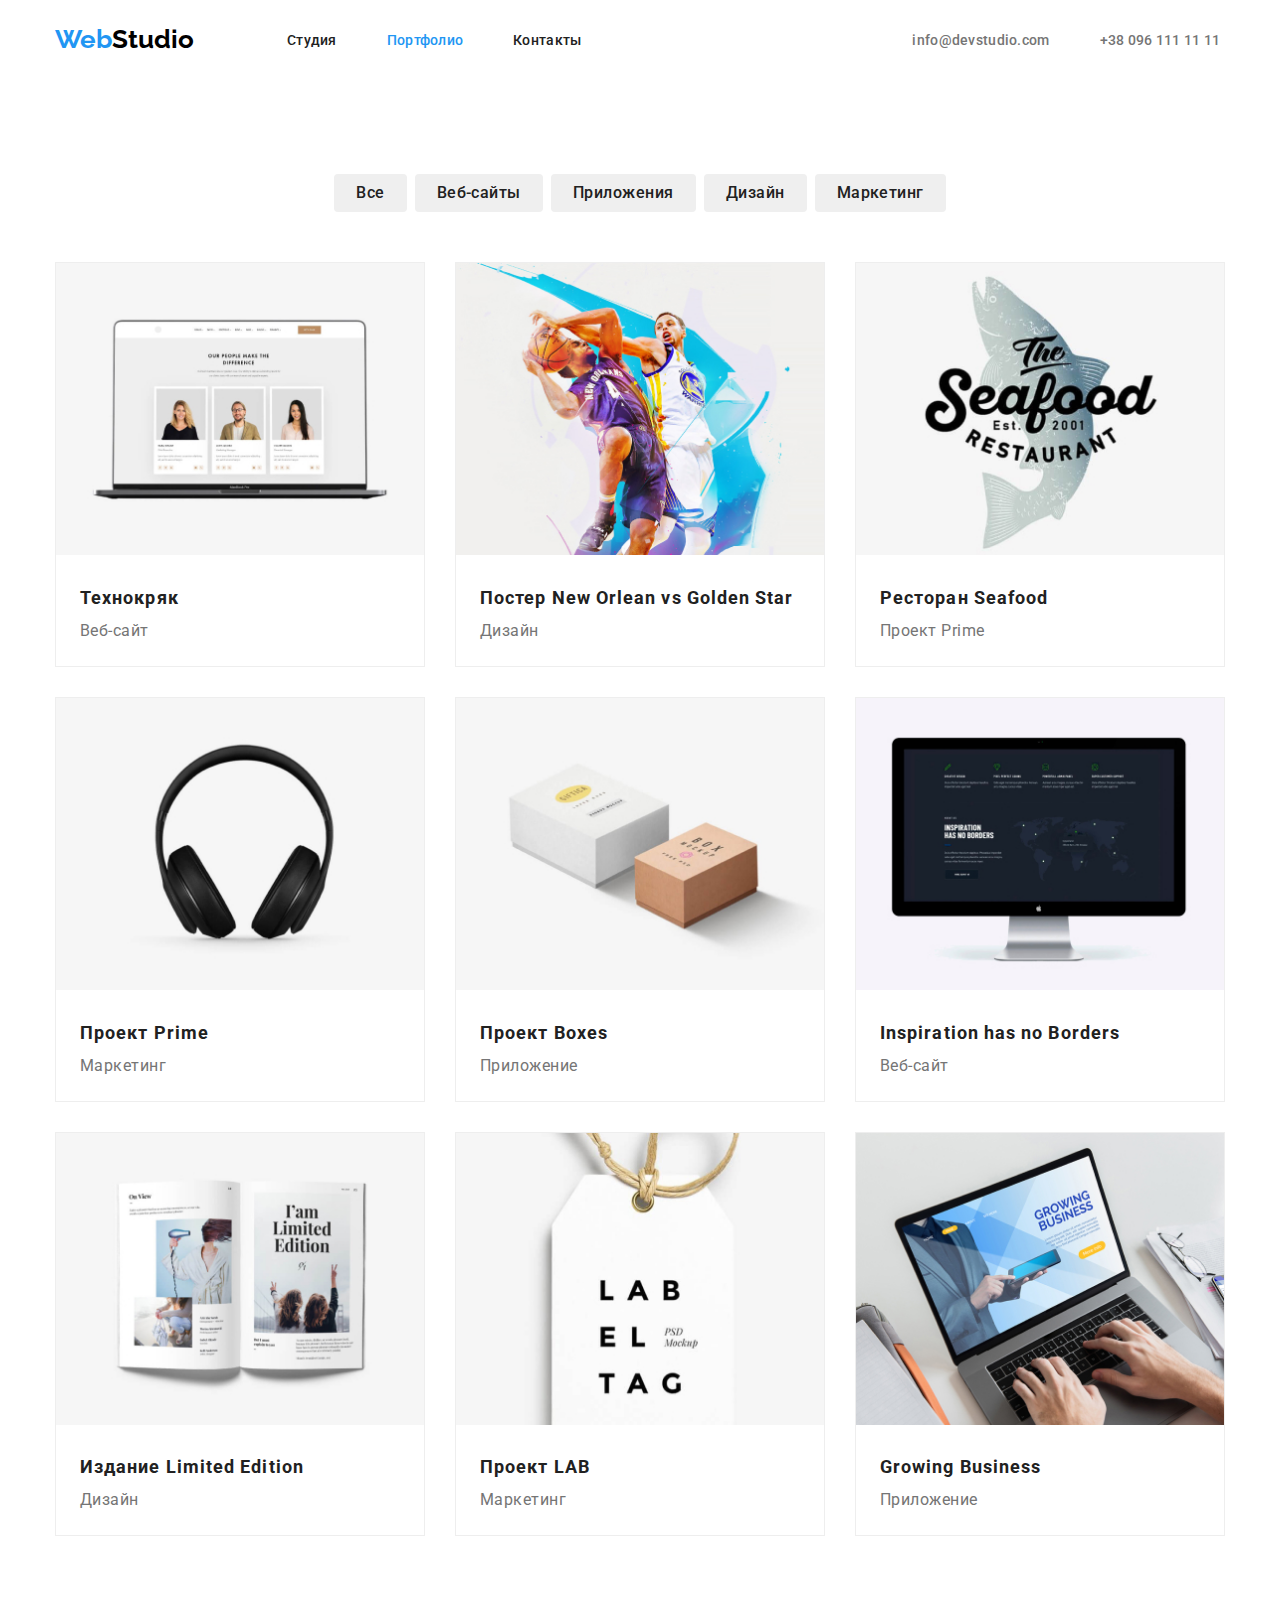
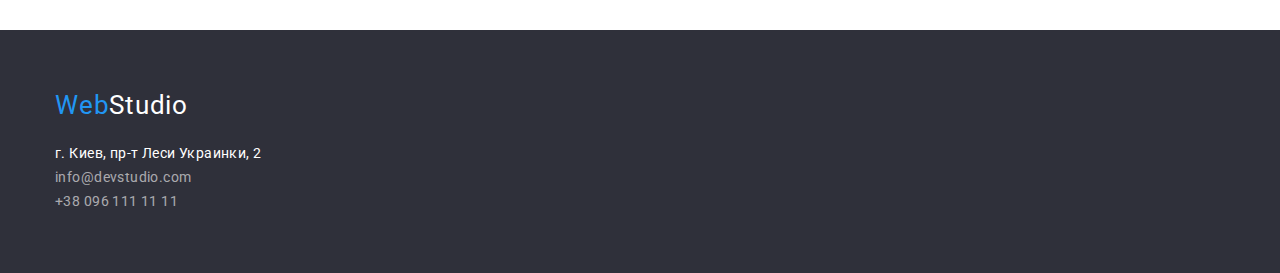
==== portfolio.html @ 4e97cdf1 "q" ====
<!DOCTYPE html>
<html lang="en">
<head>
    <meta charset="UTF-8">
    <meta name="viewport" content="width=device-width, initial-scale=1.0">
    <title>WebStudio</title>
    <link rel="stylesheet" href="./css/normalize.css">
    <link rel="preconnect" href="https://fonts.gstatic.com">
    <link
        href="https://fonts.googleapis.com/css2?family=Raleway:wght@700&family=Roboto:wght@400;500;700;900&display=swap"
        rel="stylesheet">
    <link rel="stylesheet" href="./css/style.css">
</head>
<body>
    <!-- navigation -->
    <header class="header">
        <div class="container navigation-flex">
            <nav class="navigation-main navigation-flex">
                <a href="index.html" class="logo"><span class="logo-span">Web</span>Studio</a>
                <ul class="navigation-list">
                    <li class="navigaton-list-item"><a href="index.html">Студия</a></li>
                    <li class="navigaton-list-item"><a href="portfolio.html" class="current">Портфолио</a></li>
                    <li class="navigaton-list-item"><a href="#">Контакты</a></li>
                </ul>
            </nav>
            <ul class="list-contact">
                <li class="list-contact-item"><a href="mailto:info@devstudio.com">info@devstudio.com</a></li>
                <li class="list-contact-item"><a href="tel:+380961111111">+38 096 111 11 11</a></li>
            </ul>
        </div>
    </header>

    <!-- portfolio -->

    <section class="portfolio">
        <div class="container">
            <nav class="portfolio-nav">
                <ul class="portfolio-list">
                    <li class="portfolio-item"><button href="#" class="portfolio-btn">Все</button></li>
                    <li class="portfolio-item"><button href="#" class="portfolio-btn">Веб-сайты</button></li>
                    <li class="portfolio-item"><button href="#" class="portfolio-btn">Приложения</button></li>
                    <li class="portfolio-item"><button href="#" class="portfolio-btn">Дизайн</button></li>
                    <li class="portfolio-item"><button href="#" class="portfolio-btn">Маркетинг</button></li>
                </ul>
            </nav>
        <!-- galery -->
            <section class="galery">
                <h2 class="galery-tittle visually-hidden">Galery</h2>
                <ul class="galery-list">
                    <li class="galery-item">
                        <img src="./img/img1.jpg" alt="ноутбук" max-width="370">
                        <div class="galery-container">
                            <a href="#"><h3 class="galery-item-tittle">Технокряк</h3></a>
                            <p class="galery-text">Веб-сайт</p>
                        </div>
                    </li>
                    <li class="galery-item">
                        <img src="./img/img2.jpg" alt="Баскетболист" max-width="370">
                        <div class="galery-container">
                            <a href="#"><h3 class="galery-item-tittle">Постер New Orlean vs Golden Star</h3></a>
                            <p class="galery-text">Дизайн</p>
                        </div>
                    </li>
                    <li class="galery-item">
                        <img src="./img/img3.jpg" alt="Лого ресторана" width="370">
                        <div class="galery-container">
                            <a href="#"><h3 class="galery-item-tittle">Ресторан Seafood</h3></a>
                            <p class="galery-text">Проект Prime</p>
                        </div>
                    </li>
                    <li class="galery-item">
                        <img src="./img/img4.jpg" alt="Гарнитура" width="370">
                        <div class="galery-container">
                            <a href="#"><h3 class="galery-item-tittle">Проект Prime</h3></a>
                            <p class="galery-text">Маркетинг</p>
                        </div>
                    </li>
                    <li class="galery-item">
                        <img src="./img/img5.jpg" alt="Боксы" width="370">
                        <div class="galery-container">
                            <a href="#"><h3 class="galery-item-tittle">Проект Boxes</h3></a>
                            <p class="galery-text">Приложение</p>
                        </div>
                    </li>
                    <li class="galery-item">
                        <img src="./img/img6.jpg" alt="Монитор" width="370">
                        <div class="galery-container">
                            <a href="#"><h3 class="galery-item-tittle">Inspiration has no Borders</h3></a>
                            <p class="galery-text">Веб-сайт</p>
                        </div>
                    </li>
                    <li class="galery-item">
                        <img src="./img/img7.jpg" alt="Книга" width="370">
                        <div class="galery-container">
                            <a href="#"><h3 class="galery-item-tittle">Издание Limited Edition</h3></a>
                            <p class="galery-text">Дизайн</p>
                        </div>
                    </li>
                    <li class="galery-item">
                        <img src="./img/img8.jpg" alt="Реклама" width="370">
                        <div class="galery-container">
                            <a href="#"><h3 class="galery-item-tittle">Проект LAB</h3></a>
                            <p class="galery-text">Маркетинг</p>
                        </div>
                    </li>
                    <li class="galery-item">
                        <img src="./img/img9.jpg" alt="Бизнес" width="370">
                        <div class="galery-container">
                            <a href="#"><h3 class="galery-item-tittle">Growing Business</h3></a>
                            <p class="galery-text">Приложение</p>
                        </div>
                    </li>
                </ul>
             </section>
        </div>
    </section>
    <!-- footer -->
    <footer class="footer">
        <div class="container">
            <a href="index.html" class="logo-footer"><span class="logo-span">Web</span>Studio</a>
            <address class="footer-address">
                <p>г. Киев, пр-т Леси Украинки, 2</p>
                <a href="mail:info@devstudio.com">info@devstudio.com</a>
                <a href="tel:+380961111111">+38 096 111 11 11</a>
            </address>
        </div>
    </footer>
</body>
</html>
---- css/style.css ----
/**************************** comon *****************/
:root {
  --logo-color: #000000;
  --brand-color: #3f51b5;
  --backgound-navigation: #ffffff;
  --backgound-hero: #2f303a;
  --background-section: #ffffff;
  --background-team: #f5f4fa;
  --color-h1: #ffffff;
  --color-h: #212121;
  --color-logo: #2196f3;
  --color-link-contact: #757575;
  --footer-contacts: rgba(255, 255, 255, 0.6);
  --galery-item-gap: 30px;
  --gap50: 50px;
}

html {
  box-sizing: border-box;
}

*,
*::before,
*::after {
  box-sizing: inherit;
}

.visually-hidden {
  position: absolute;
  width: 1px;
  height: 1px;
  margin: -1px;
  padding: 0;
  overflow: hidden;
  border: 0;
  clip: rect(0 0 0 0);
}

body {
  color: #757575;
  font-family: "Roboto", sans-serif;
  font-style: normal;
  font-weight: 400;
}

a {
  text-decoration: none;
  display: inline-block;
}

h2,
h3 {
  color: var(--color-h);
}
ul {
  list-style: none;
}
/* modificators */
.container {
  width: 1200px;
  padding-left: 15px;
  padding-right: 15px;
  margin: 0 auto;
}

/************** navigation ******************/

.header {
  padding-top: 24px;
  padding-bottom: 25px;
}
.navigation-flex {
  display: flex;
  align-items: center;
}

.logo {
  color: var(--logo-color);
  font-family: "Raleway", sans-serif;
  font-style: normal;
  font-weight: 700;
  font-size: 26px;
  line-height: 31px;
  margin-right: 93px;
}

.logo-span {
  color: var(--color-logo);
}

.navigaton-list-item .current {
  color: var(--color-logo);
}

.navigation-main a:focus {
  color: #2196f3;
}
.footer-address a:hover,
.navigaton-list-item a:hover,
.list-contact a:hover {
  color: var(--color-logo);
}

.navigaton-list-item a {
  color: var(--color-h);
}

.list-contact a {
  color: var(--color-link-contact);
}

.navigaton-list-item,
.list-contact {
  font-weight: 500;
  font-size: 14px;
  line-height: 16px;
  letter-spacing: 0.02em;
}

.navigaton-list-item:not(:last-child) {
  margin-right: 50px;
}

.navigation-list {
  display: flex;
  margin-right: 331px;
  justify-content: space-between;
}
.list-contact {
  display: flex;
}
.list-contact-item:first-child {
  margin-right: 50px;
}
/***************** hero *****************/

.hero {
  background-color: var(--backgound-hero);
}

.hero-container {
  display: flex;
  flex-direction: column;
  align-items: center;
  justify-content: center;
  padding: 204px 0px;
}

.hero-title,
.hero-btn {
  color: var(--color-h1);
}
.hero-title {
  font-weight: 900;
  font-size: 44px;
  line-height: 60px;
  letter-spacing: 0.06em;
  text-transform: uppercase;
  max-width: 696px;
  text-align: center;
  margin-top: 0px;
  margin-bottom: 30.8px;
}
.hero-btn {
  font-style: normal;
  font-weight: 700;
  font-size: 16px;
  line-height: 30px;
  background-color: var(--color-logo);
  padding-top: 10px;
  padding-bottom: 10px;
  padding-right: 32px;
  padding-left: 32px;
  border-radius: 4px;
  text-align: center;
}

/************************************** advantages *********************/

.advantages .about {
  background-color: var(--background-section);
}

.advantages {
  padding-top: 76px;
  padding-bottom: 96px;
}
.advantages-tittle {
  font-weight: 700;
  font-size: 14px;
  line-height: 16px;
  letter-spacing: 0.03em;
  text-transform: uppercase;
  margin-bottom: 10px;
}

.advantages-list {
  display: flex;
  flex-wrap: wrap;
  margin-left: calc(-1 * var(--galery-item-gap));
}

.advantages-item {
  margin-left: 30px;
  flex-basis: calc(100% / 4 - var(--galery-item-gap));
}

.advantages-text {
  line-height: 24px;
  /* letter-spacing: 0.03em; */
}

/************************ about **************************/

.about-item > img {
  display: block;
  max-width: 100%;
  height: auto;
}

.about-tittle {
  margin-bottom: 50px;
  text-align: center;
}

.about-list {
  display: flex;
  flex-wrap: wrap;
  justify-content: space-between;
}

.about-item {
  flex-basis: calc(100% / 3 - var(--galery-item-gap));
}
/************************ our team ***********************/

.team {
  background-color: var(--background-team);
  letter-spacing: 0.03em;
  line-height: 19px;
  padding-top: 94px;
  padding-bottom: 77px;
}
.team-tittle {
  font-style: normal;
  font-weight: 700;
  font-size: 36px;
  line-height: 42px;
  text-align: center;
  margin-bottom: 67px;
}

.team-list {
  display: flex;
  flex-wrap: wrap;
  margin-left: calc(-1 * var(--galery-item-gap));
}

.team-item {
  margin-left: 30px;
  text-align: center;
  background-color: var(--color-h1);
  border-radius: 0px 0px 4px 4px;
  padding-bottom: 30px;
  flex-basis: calc(100% / 4 - var(--galery-item-gap));
}

.team-item img {
  max-width: 100%;
  height: auto;
  display: block;
}

.team-item-tittle {
  font-weight: 500;
  margin-bottom: 10px;
  margin-top: 30px;
}

.team-item-text {
  font-size: 16px;
}

/*********************** footer ******************************/

footer {
  background-color: var(--backgound-hero);
  padding: 60px 0px 60px 0px;
}

.logo-footer {
  color: var(--color-h1);
  margin-bottom: 20px;
  font-size: 26px;
  line-height: 31px;
  letter-spacing: 0.03em;
}

.footer-address {
  font-family: Roboto;
  font-style: normal;
  font-weight: normal;
  font-size: 14px;
  line-height: 24px;
  letter-spacing: 0.03em;
  color: var(--backgound-navigation);
  display: flex;
  flex-direction: column;
}

.footer-address a {
  color: var(--footer-contacts);
}

/********************************************************* portfolio-page******************************************************************/
/* *********** portfolio******* */
.portfolio {
  background-color: var(--background-section);
  padding: 94px 0px 94px 0px;
}

.portfolio-list {
  justify-content: center;
  display: flex;
  margin-bottom: var(--gap50);
}

.portfolio-item:not(:last-child) {
  margin-right: 8px;
}

.portfolio-btn:hover {
  background-color: var(--color-logo);
}

.portfolio-btn:hover {
  color: var(--backgound-navigation);
}

.portfolio-btn:focus {
  color: var(--backgound-navigation);
  background-color: var(--color-logo);
  outline: none;
}

.portfolio-btn {
  color: var(--color-h);
  font-family: "Roboto", sans-serif;
  font-style: normal;
  font-weight: 500;
  font-size: 16px;
  line-height: 26px;
  text-align: center;
  letter-spacing: 0.03em;
  border-radius: 4px;
  border: none;
  padding-top: 6px;
  padding-right: 22px;
  padding-bottom: 6px;
  padding-left: 22px;
}

/************** galery ***********************/

.galery {
  background-color: var(--background-section);
}

.galery-container {
  padding-bottom: 20px;
  padding-left: 24px;
}
.galery-item-tittle {
  font-family: Roboto;
  font-style: normal;
  font-weight: 700;
  font-size: 18px;
  line-height: 36px;
  letter-spacing: 0.06em;
}

.galery-text {
  font-family: Roboto;
  font-style: normal;
  font-weight: 400;
  font-size: 16px;
  line-height: 30px;
  letter-spacing: 0.03em;
}

.galery-list {
  display: flex;
  flex-wrap: wrap;
  margin-left: calc(-1 * var(--galery-item-gap));
  margin-top: calc(-1 * var(--galery-item-gap));
}
.galery-item img {
  display: inline-block;
  max-width: 100%;
  height: auto;
  margin-bottom: 20px;
}

.galery-item {
  margin-left: var(--galery-item-gap);
  margin-top: var(--galery-item-gap);
  background-color: var(--backgound-navigation);
  border: 1px solid #eeeeee;
  flex-basis: calc(100% / 3 - var(--galery-item-gap));
}
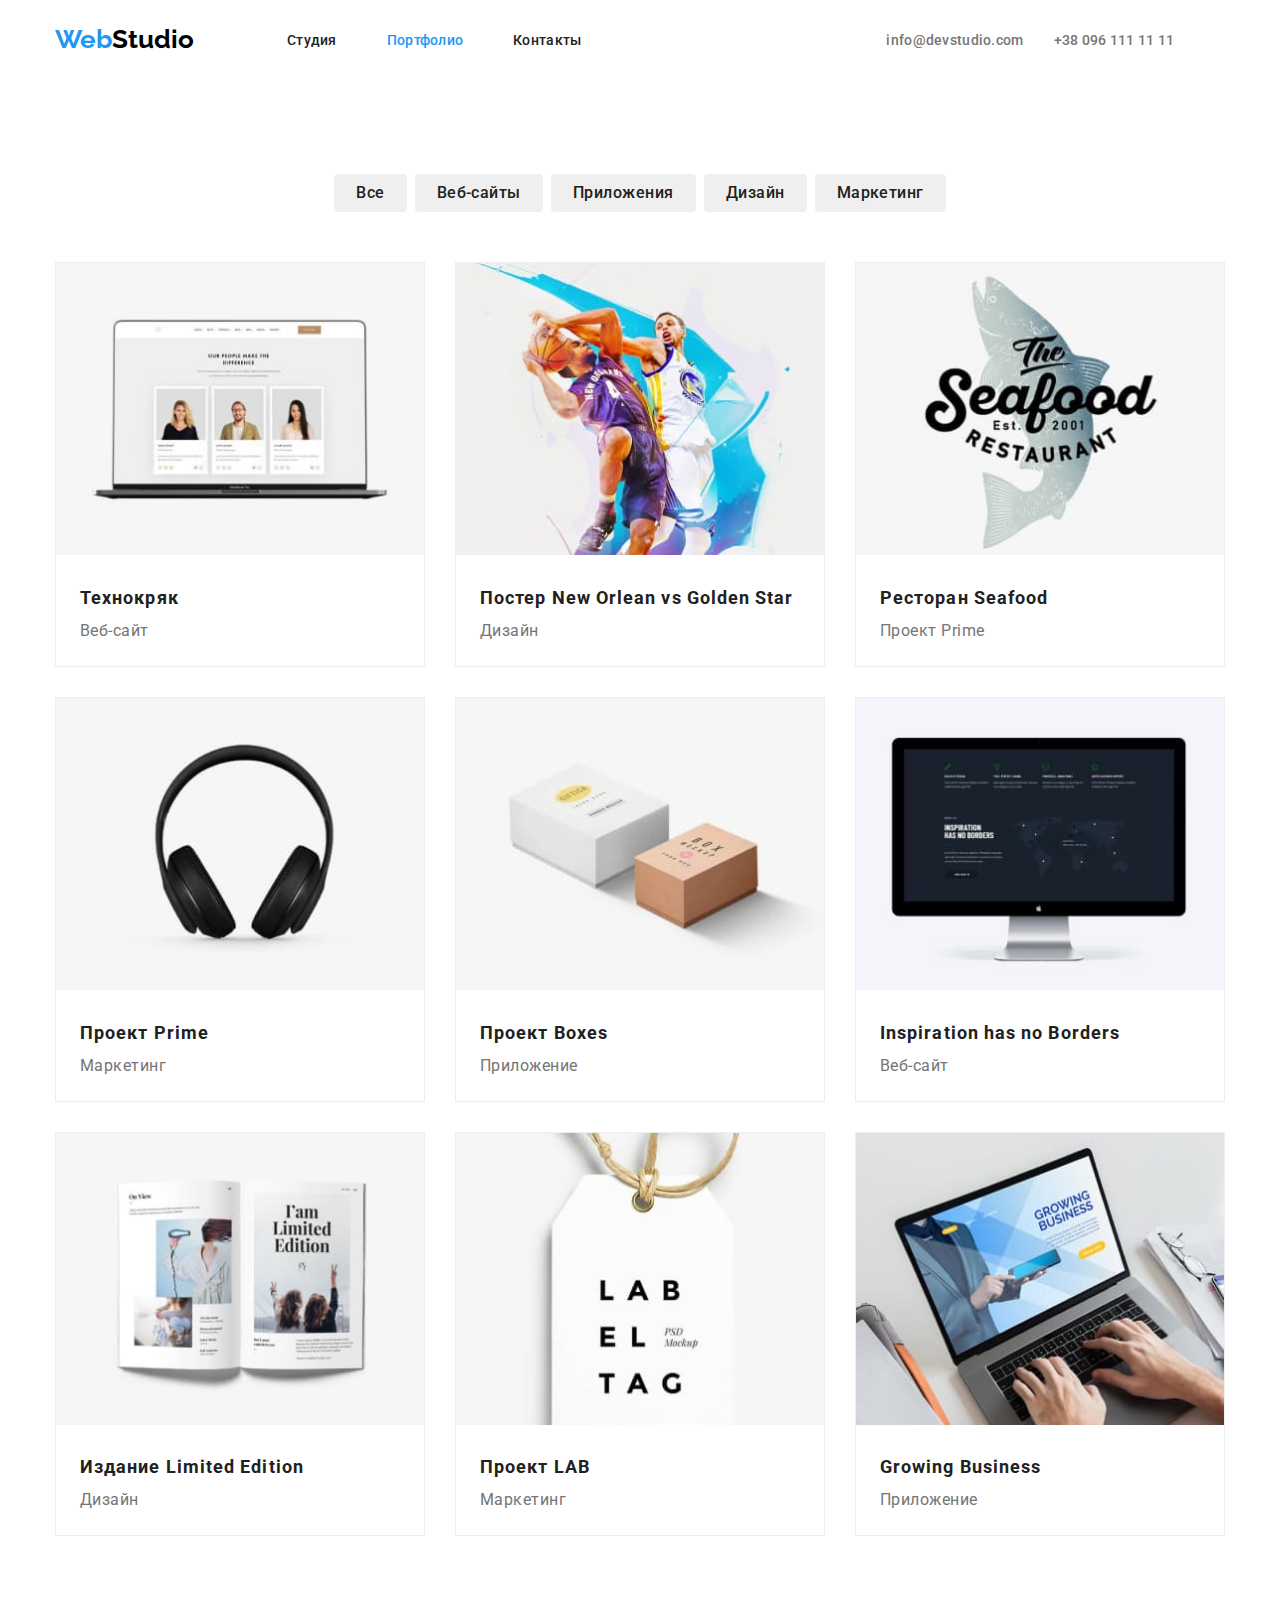
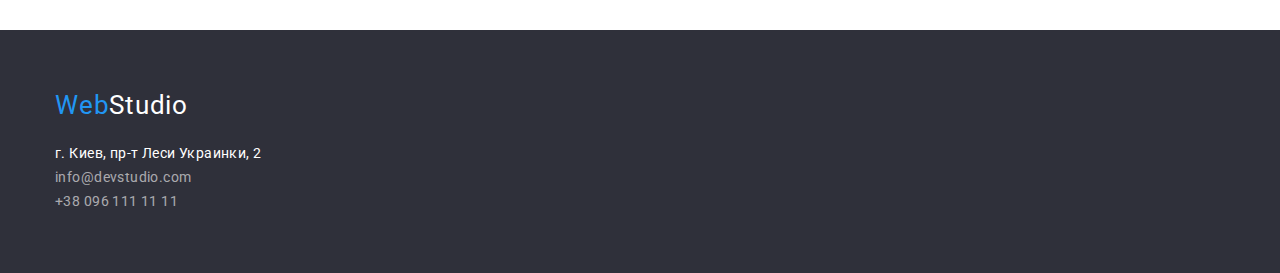
==== commit b580e9ec: "added padding batton 94px" ====
--- a/portfolio.html
+++ b/portfolio.html
@@ -4,7 +4,7 @@
     <meta charset="UTF-8">
     <meta name="viewport" content="width=device-width, initial-scale=1.0">
     <title>WebStudio</title>
-    <link rel="stylesheet" href="./css/normalize.css">
+    <link rel="stylesheet" href="./css/normalize.css" h>
     <link rel="preconnect" href="https://fonts.gstatic.com">
     <link
         href="https://fonts.googleapis.com/css2?family=Raleway:wght@700&family=Roboto:wght@400;500;700;900&display=swap"
@@ -29,7 +29,6 @@
             </ul>
         </div>
     </header>
-
     <!-- portfolio -->
 
     <section class="portfolio">
--- a/css/style.css
+++ b/css/style.css
@@ -11,6 +11,7 @@
   --color-logo: #2196f3;
   --color-link-contact: #757575;
   --footer-contacts: rgba(255, 255, 255, 0.6);
+  --advantages-thumb: #f5f4fa;
   --galery-item-gap: 30px;
   --gap50: 50px;
 }
@@ -55,7 +56,9 @@
 ul {
   list-style: none;
 }
+
 /* modificators */
+
 .container {
   width: 1200px;
   padding-left: 15px;
@@ -95,6 +98,7 @@
 .navigation-main a:focus {
   color: #2196f3;
 }
+
 .footer-address a:hover,
 .navigaton-list-item a:hover,
 .list-contact a:hover {
@@ -123,19 +127,45 @@
 
 .navigation-list {
   display: flex;
-  margin-right: 331px;
+  margin-right: 305px;
   justify-content: space-between;
 }
 .list-contact {
   display: flex;
 }
 .list-contact-item:first-child {
-  margin-right: 50px;
-}
+  margin-right: 30px;
+}
+.list-contact-item {
+  align-content: center;
+}
+.list-contact-item a {
+  display: inline-flex;
+}
+.contact-icon-envelope {
+  width: 16px;
+  height: 12px;
+  margin-right: 10px;
+}
+.contact-icon-smartphone {
+  width: 10px;
+  height: 16px;
+  margin-right: 10px;
+}
+
+.contact-icon-envelope:hover,
+.contact-icon-smartphone:hover {
+  fill: #2196f3;
+}
+
 /***************** hero *****************/
 
 .hero {
   background-color: var(--backgound-hero);
+  background-image: url(../img/background-hero.jpg);
+  background-size: cover;
+  background-repeat: no-repeat;
+  background-position: center;
 }
 
 .hero-container {
@@ -205,6 +235,21 @@
   flex-basis: calc(100% / 4 - var(--galery-item-gap));
 }
 
+.advantages-thumb {
+  background-color: var(--advantages-thumb);
+  width: 100%;
+  height: auto;
+  margin-bottom: 30px;
+  text-align: center;
+  padding-top: 25px;
+  padding-bottom: 25px;
+}
+
+.advantages-icon {
+  width: 70px;
+  height: 70px;
+}
+
 .advantages-text {
   line-height: 24px;
   /* letter-spacing: 0.03em; */
@@ -232,6 +277,7 @@
 .about-item {
   flex-basis: calc(100% / 3 - var(--galery-item-gap));
 }
+
 /************************ our team ***********************/
 
 .team {
@@ -263,6 +309,8 @@
   border-radius: 0px 0px 4px 4px;
   padding-bottom: 30px;
   flex-basis: calc(100% / 4 - var(--galery-item-gap));
+  box-shadow: 0px 1px 3px rgba(0, 0, 0, 0.12), 0px 1px 1px rgba(0, 0, 0, 0.14),
+    0px 2px 1px rgba(0, 0, 0, 0.2);
 }
 
 .team-item img {
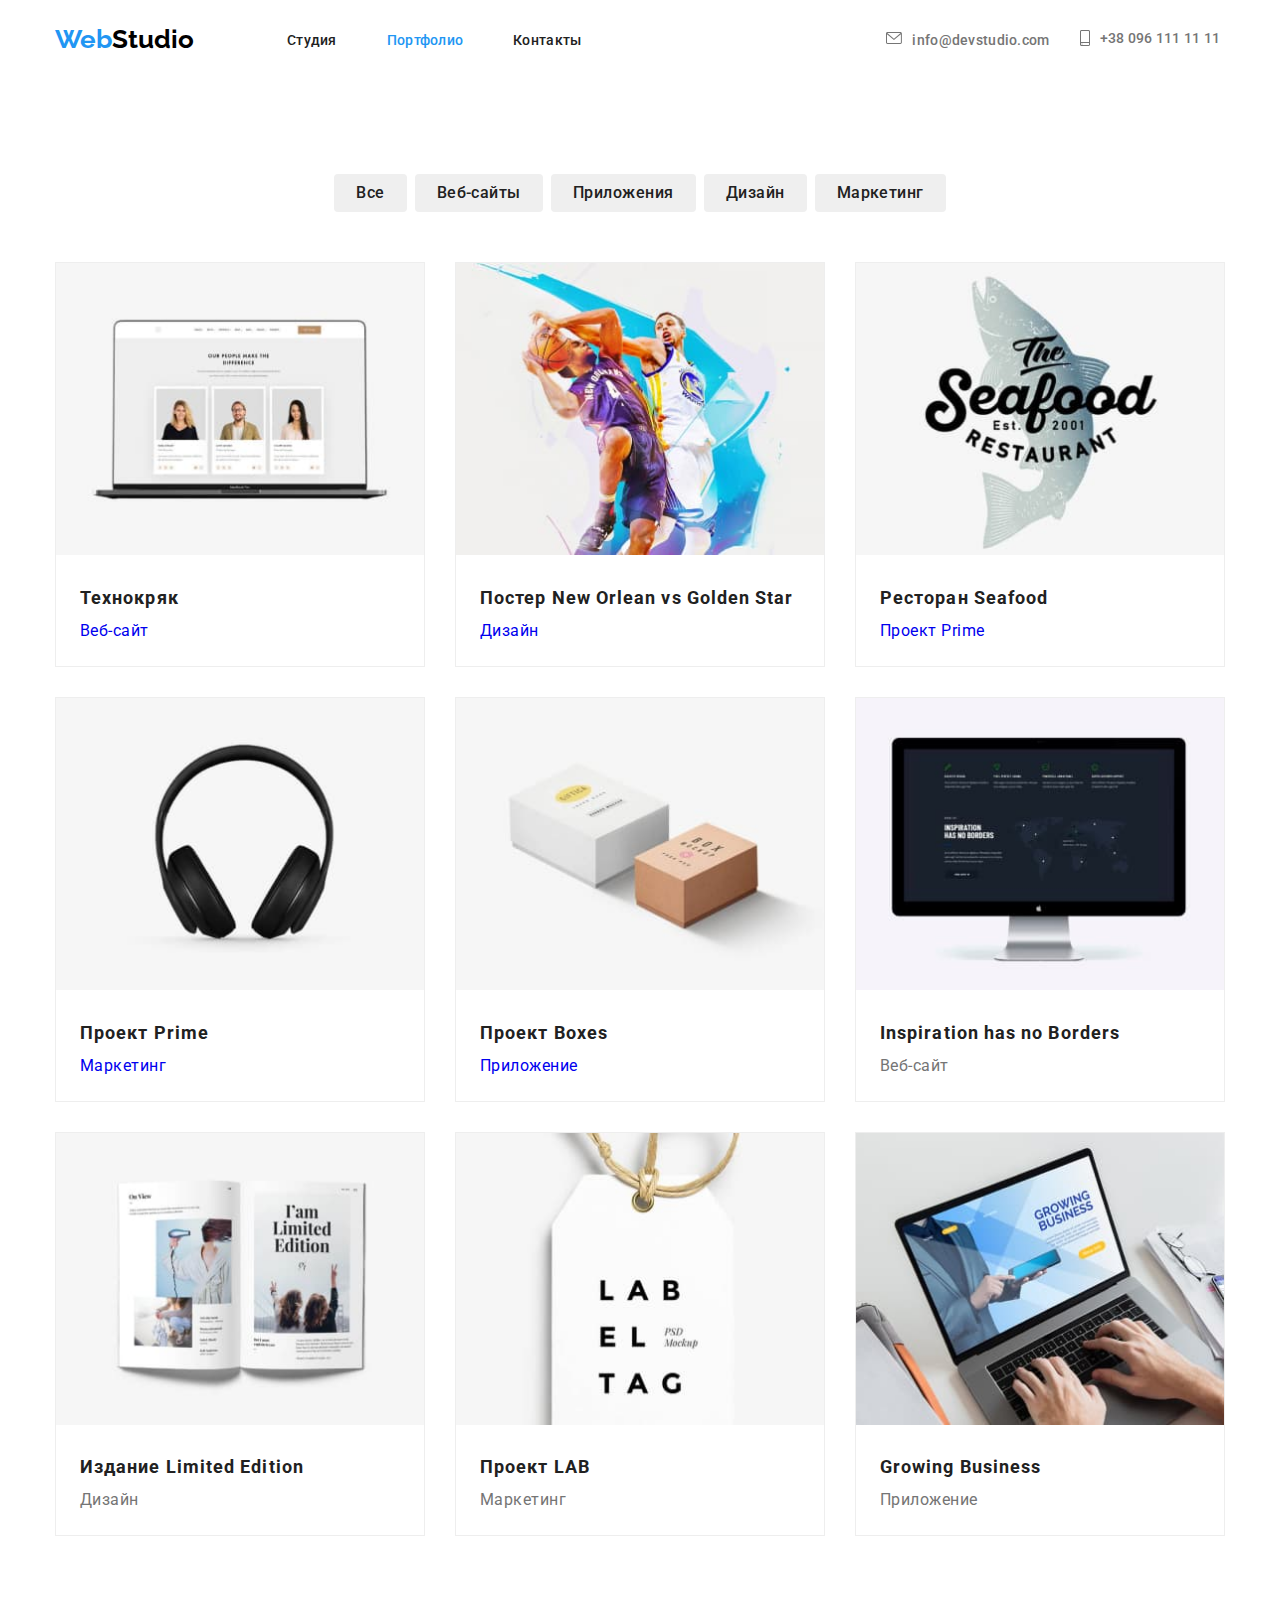
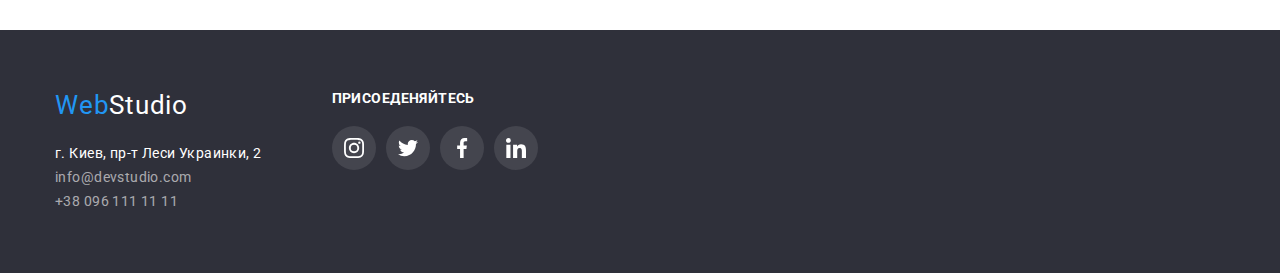
==== commit 31f78580: "aded decoration" ====
--- a/portfolio.html
+++ b/portfolio.html
@@ -18,14 +18,28 @@
             <nav class="navigation-main navigation-flex">
                 <a href="index.html" class="logo"><span class="logo-span">Web</span>Studio</a>
                 <ul class="navigation-list">
-                    <li class="navigaton-list-item"><a href="index.html">Студия</a></li>
+                    <li class="navigaton-list-item"><a href="index.html" >Студия</a></li>
                     <li class="navigaton-list-item"><a href="portfolio.html" class="current">Портфолио</a></li>
                     <li class="navigaton-list-item"><a href="#">Контакты</a></li>
                 </ul>
             </nav>
             <ul class="list-contact">
-                <li class="list-contact-item"><a href="mailto:info@devstudio.com">info@devstudio.com</a></li>
-                <li class="list-contact-item"><a href="tel:+380961111111">+38 096 111 11 11</a></li>
+                <li class="list-contact-item">
+                    <a href="mailto:info@devstudio.com" class="contact-mail">
+                        <svg class="contact-icon-envelope">
+                            <use href="./img/symbol-defs.svg#icon-envelope"></use>
+                        </svg>
+                        info@devstudio.com
+                    </a>
+                </li>
+                <li class="list-contact-item">
+                    <a href="tel:+380961111111">
+                        <svg class="contact-icon-smartphone">
+                            <use href="./img/symbol-defs.svg#icon-smartphone"></use>
+                        </svg>
+                        +38 096 111 11 11
+                    </a>
+                </li>
             </ul>
         </div>
     </header>
@@ -47,75 +61,94 @@
                 <h2 class="galery-tittle visually-hidden">Galery</h2>
                 <ul class="galery-list">
                     <li class="galery-item">
-                        <img src="./img/img1.jpg" alt="ноутбук" max-width="370">
-                        <div class="galery-container">
-                            <a href="#"><h3 class="galery-item-tittle">Технокряк</h3></a>
-                            <p class="galery-text">Веб-сайт</p>
-                        </div>
+                        <a href="#" class="galery-link">
+                            <img src="./img/img1.jpg" alt="ноутбук" max-width="370">
+                            <div class="galery-container">
+                                <h3 class="galery-item-tittle">Технокряк</h3>
+                                <p class="galery-text">Веб-сайт</p>
+                            </div>
+                        </a>
                     </li>
                     <li class="galery-item">
-                        <img src="./img/img2.jpg" alt="Баскетболист" max-width="370">
-                        <div class="galery-container">
-                            <a href="#"><h3 class="galery-item-tittle">Постер New Orlean vs Golden Star</h3></a>
-                            <p class="galery-text">Дизайн</p>
-                        </div>
+                        <a href="#" class="galery-link">
+                            <img src="./img/img2.jpg" alt="Баскетболист" max-width="370">
+                            <div class="galery-container">
+                                <h3 class="galery-item-tittle">Постер New Orlean vs Golden Star</h3>
+                                <p class="galery-text">Дизайн</p>
+                            </div>
+                        </a>
                     </li>
                     <li class="galery-item">
-                        <img src="./img/img3.jpg" alt="Лого ресторана" width="370">
-                        <div class="galery-container">
-                            <a href="#"><h3 class="galery-item-tittle">Ресторан Seafood</h3></a>
-                            <p class="galery-text">Проект Prime</p>
-                        </div>
+                        <a href="#" class="galery-link">
+                            <img src="./img/img3.jpg" alt="Лого ресторана" width="370">
+                            <div class="galery-container">
+                                <h3 class="galery-item-tittle">Ресторан Seafood</h3>
+                                <p class="galery-text">Проект Prime</p>
+                            </div>
+                        </a>
                     </li>
                     <li class="galery-item">
-                        <img src="./img/img4.jpg" alt="Гарнитура" width="370">
-                        <div class="galery-container">
-                            <a href="#"><h3 class="galery-item-tittle">Проект Prime</h3></a>
-                            <p class="galery-text">Маркетинг</p>
-                        </div>
+                        <a href="#" class="galery-link">
+                            <img src="./img/img4.jpg" alt="Гарнитура" width="370">
+                            <div class="galery-container">
+                                <h3 class="galery-item-tittle">Проект Prime</h3>
+                                <p class="galery-text">Маркетинг</p>
+                            </div>
+                        </a>
                     </li>
                     <li class="galery-item">
-                        <img src="./img/img5.jpg" alt="Боксы" width="370">
-                        <div class="galery-container">
-                            <a href="#"><h3 class="galery-item-tittle">Проект Boxes</h3></a>
-                            <p class="galery-text">Приложение</p>
-                        </div>
+                        <a href="#" class="galery-link">
+                            <img src="./img/img5.jpg" alt="Боксы" width="370">
+                            <div class="galery-container">
+                                <h3 class="galery-item-tittle">Проект Boxes</h3>
+                                <p class="galery-text">Приложение</p>
+                            </div>
+                        </a>
                     </li>
                     <li class="galery-item">
-                        <img src="./img/img6.jpg" alt="Монитор" width="370">
-                        <div class="galery-container">
-                            <a href="#"><h3 class="galery-item-tittle">Inspiration has no Borders</h3></a>
-                            <p class="galery-text">Веб-сайт</p>
-                        </div>
+                        <a href="#" class="galery-link">
+                            <img src="./img/img6.jpg" alt="Монитор" width="370">
+                            <div class="galery-container">
+                                <a href="#"><h3 class="galery-item-tittle">Inspiration has no Borders</h3></a>
+                                <p class="galery-text">Веб-сайт</p>
+                            </div>
+                        </a>
                     </li>
                     <li class="galery-item">
-                        <img src="./img/img7.jpg" alt="Книга" width="370">
-                        <div class="galery-container">
-                            <a href="#"><h3 class="galery-item-tittle">Издание Limited Edition</h3></a>
-                            <p class="galery-text">Дизайн</p>
-                        </div>
+                        <a href="#" class="galery-link">
+                            <img src="./img/img7.jpg" alt="Книга" width="370">
+                            <div class="galery-container">
+                                <a href="#"><h3 class="galery-item-tittle">Издание Limited Edition</h3></a>
+                                <p class="galery-text">Дизайн</p>
+                            </div>
+                        </a>
                     </li>
                     <li class="galery-item">
-                        <img src="./img/img8.jpg" alt="Реклама" width="370">
-                        <div class="galery-container">
-                            <a href="#"><h3 class="galery-item-tittle">Проект LAB</h3></a>
-                            <p class="galery-text">Маркетинг</p>
-                        </div>
+                        <a href="#" class="galery-link">
+                            <img src="./img/img8.jpg" alt="Реклама" width="370">
+                            <div class="galery-container">
+                                <a href="#"><h3 class="galery-item-tittle">Проект LAB</h3></a>
+                                <p class="galery-text">Маркетинг</p>
+                            </div>
+                        </a>
                     </li>
                     <li class="galery-item">
-                        <img src="./img/img9.jpg" alt="Бизнес" width="370">
-                        <div class="galery-container">
-                            <a href="#"><h3 class="galery-item-tittle">Growing Business</h3></a>
-                            <p class="galery-text">Приложение</p>
-                        </div>
+                        <a href="#" class="galery-link">
+                            <img src="./img/img9.jpg" alt="Бизнес" width="370">
+                            <div class="galery-container">
+                                <a href="#"><h3 class="galery-item-tittle">Growing Business</h3></a>
+                                <p class="galery-text">Приложение</p>
+                            </div>
+                        </a>
                     </li>
                 </ul>
              </section>
         </div>
     </section>
     <!-- footer -->
-    <footer class="footer">
-        <div class="container">
+<footer class="footer">
+    <div class="container d-flex">
+        <div class="footer-wrap">
             <a href="index.html" class="logo-footer"><span class="logo-span">Web</span>Studio</a>
             <address class="footer-address">
                 <p>г. Киев, пр-т Леси Украинки, 2</p>
@@ -123,6 +156,41 @@
                 <a href="tel:+380961111111">+38 096 111 11 11</a>
             </address>
         </div>
-    </footer>
+        <div class="footer-social-wrap">
+            <p class="social-tittle">Присоеденяйтесь</p>
+            <ul class="footer-social-list">
+
+                <li class="team-social-item">
+                    <a href="#" class="footer-social-link">
+                        <svg class="team-social-icon footer-social-icon">
+                            <use href="./img/symbol-defs.svg#icon-instagram-2"></use>
+                        </svg>
+                    </a>
+                </li>
+                <li class="team-social-item">
+                    <a href="#" class="footer-social-link">
+                        <svg class="team-social-icon footer-social-icon">
+                            <use href="./img/symbol-defs.svg#icon-twitter-1"></use>
+                        </svg>
+                    </a>
+                </li>
+                <li class="team-social-item">
+                    <a href="#" class="footer-social-link">
+                        <svg class="team-social-icon footer-social-icon">
+                            <use href="./img/symbol-defs.svg#icon-facebook-1"></use>
+                        </svg>
+                    </a>
+                </li>
+                <li class="team-social-item">
+                    <a href="#" class="footer-social-link ">
+                        <svg class="team-social-icon footer-social-icon">
+                            <use href="./img/symbol-defs.svg#icon-linkedin-1"></use>
+                        </svg>
+                    </a>
+                </li>
+            </ul>
+        </div>
+    </div>
+</footer>
 </body>
 </html>--- a/css/style.css
+++ b/css/style.css
@@ -65,7 +65,9 @@
   padding-right: 15px;
   margin: 0 auto;
 }
-
+.d-flex {
+  display: flex;
+}
 /************** navigation ******************/
 
 .header {
@@ -146,15 +148,17 @@
   width: 16px;
   height: 12px;
   margin-right: 10px;
+  fill: #757575;
 }
 .contact-icon-smartphone {
   width: 10px;
   height: 16px;
   margin-right: 10px;
-}
-
-.contact-icon-envelope:hover,
-.contact-icon-smartphone:hover {
+  fill: #757575;
+}
+
+.list-contact-item:hover .contact-icon-envelope,
+.list-contact-item:hover .contact-icon-smartphone {
   fill: #2196f3;
 }
 
@@ -327,6 +331,116 @@
 
 .team-item-text {
   font-size: 16px;
+  margin-bottom: 16px;
+}
+
+.team-social-list {
+  display: flex;
+  justify-content: center;
+}
+
+.team-social-list > .team-social-item:not(:last-child) {
+  margin-right: 10px;
+}
+
+.team-social-icon {
+  fill: #757575;
+  width: 20px;
+  height: 20px;
+  margin-top: auto;
+  margin-bottom: auto;
+}
+.team-social-item a {
+  width: 44px;
+  height: 44px;
+  display: flex;
+  justify-content: center;
+}
+
+.team-social-item a:hover .team-social-icon {
+  fill: #ffffff;
+}
+.team-social-item a:hover {
+  background-color: #2196f3;
+  border-radius: 50%;
+}
+
+/************************ brand****************************** */
+.brand {
+  background-color: #ffffff;
+  padding-top: 94px;
+  padding-bottom: 94px;
+}
+
+.brand-title {
+  font-family: Roboto;
+  font-style: normal;
+  font-weight: bold;
+  font-size: 36px;
+  line-height: 42px;
+  text-align: center;
+  letter-spacing: 0.03em;
+  color: var(--color-h);
+  margin-bottom: 50px;
+}
+
+.brand-list {
+  display: flex;
+  margin-left: calc(-1 * var(--galery-item-gap));
+  justify-content: center;
+}
+.brand-item {
+  margin-left: 30px;
+  flex-basis: calc(100% / 6 - var(--galery-item-gap));
+  border: 1px solid #afb1b8;
+  border-radius: 4px;
+}
+
+.brand-item:hover {
+  border: 1px solid #2196f3;
+}
+
+.brand-item:hover .brand-icon {
+  fill: #2196f3;
+}
+.brand-link {
+  display: flex;
+  min-height: 90px;
+  justify-content: center;
+  align-items: center;
+}
+.brand-icon {
+  fill: #afb1b8;
+}
+
+.brand-icon-first {
+  width: 44px;
+  height: 50px;
+}
+
+.brand-icon-taglin {
+  width: 40px;
+  height: 52px;
+}
+
+.brand-icon-company {
+  width: 41px;
+  height: 42px;
+}
+
+.brand-icon-foster {
+  width: 79px;
+  height: 42px;
+}
+
+.brand-icon-brand {
+  width: 59px;
+  height: 47px;
+}
+
+.brand-icon-last {
+  width: 88px;
+  height: 45px;
 }
 
 /*********************** footer ******************************/
@@ -358,6 +472,35 @@
 
 .footer-address a {
   color: var(--footer-contacts);
+}
+.footer-social-list {
+  display: flex;
+}
+.footer-wrap {
+  margin-right: 70px;
+}
+
+.footer-social-list .footer-social-link {
+  background-color: rgba(255, 255, 255, 0.1);
+  border-radius: 50%;
+}
+.footer-social-list > .team-social-item:not(:last-child) {
+  margin-right: 10px;
+}
+
+.footer-social-icon {
+  fill: #ffffff;
+}
+
+.social-tittle {
+  font-weight: 700;
+  font-size: 14px;
+  line-height: 16px;
+  letter-spacing: 0.03em;
+  text-transform: uppercase;
+  color: #ffffff;
+  display: block;
+  margin-bottom: 20px;
 }
 
 /********************************************************* portfolio-page******************************************************************/
@@ -456,3 +599,8 @@
   border: 1px solid #eeeeee;
   flex-basis: calc(100% / 3 - var(--galery-item-gap));
 }
+
+.galery-item:hover {
+  box-shadow: 0px 1px 1px rgba(0, 0, 0, 0.12), 0px 4px 4px rgba(0, 0, 0, 0.06),
+    1px 4px 6px rgba(0, 0, 0, 0.16);
+}
